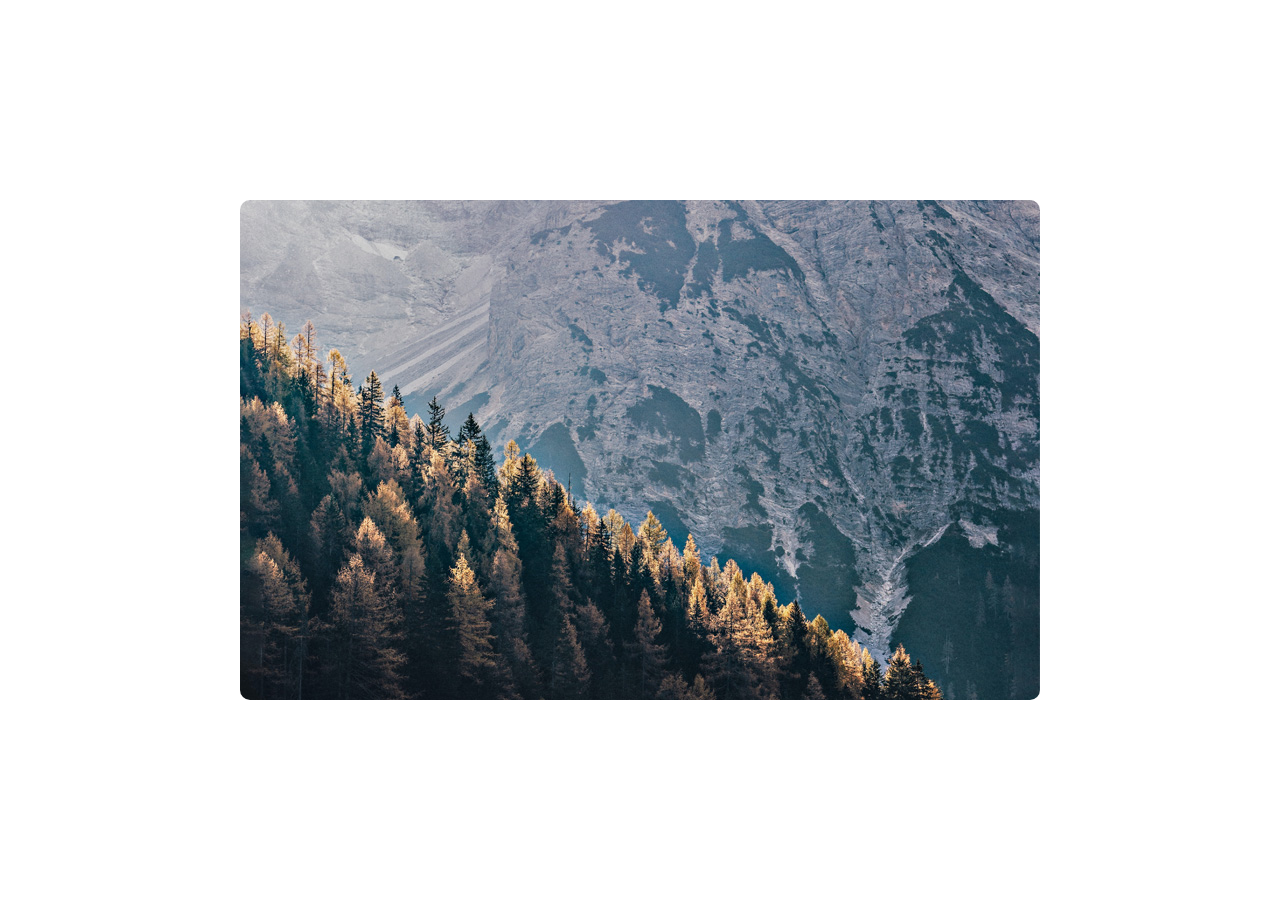
==== index.html @ c9d2c7bd "Frst" ====
<!DOCTYPE html>
<html lang="en">
  <head>
    <meta charset="UTF-8" />
    <meta http-equiv="X-UA-Compatible" content="IE=edge" />
    <meta name="viewport" content="width=device-width, initial-scale=1.0" />
    <title>Slider</title>
    <link rel="stylesheet" href="./styles.css" />
  </head>
  <body>
    <div class="slider">
      <div class="slides">
        <input type="radio" name="radio-btn" id="radio1" />
        <input type="radio" name="radio-btn" id="radio2" />
        <input type="radio" name="radio-btn" id="radio3" />
        <input type="radio" name="radio-btn" id="radio4" />

        <!-- Images -->
        <div class="slide first">
          <img src="./1.jpg" alt="" />
        </div>
        <div class="slide">
          <img src="./2.jpg" alt="" />
        </div>
        <div class="slide">
          <img src="./3.jpg" alt="" />
        </div>
        <div class="slide">
          <img src="./4.jpg" alt="" />
        </div>
        <div class="navigation-auto">
          <div class="auto-btn1"></div>
          <div class="auto-btn2"></div>
          <div class="auto-btn3"></div>
          <div class="auto-btn4"></div>
        </div>

        <div class="navigation-manual">
          <label for="radio1" class="manual-btn"></label>
          <label for="radio2" class="manual-btn"></label>
          <label for="radio3" class="manual-btn"></label>
          <label for="radio4" class="manual-btn"></label>
        </div>
      </div>
    </div>
  </body>
</html>
---- styles.css ----
body {
  margin: 0;
  padding: 0;
  height: 100vh;
  display: flex;
  justify-content: center;
  align-items: center;
}

.slider {
  width: 800px;
  height: 500px;
  border-radius: 10px;
  overflow: hidden;
}

.slides input {
  display: none;
}

.slide {
  width: 20%;
  transition: 2s;
}

.slide img {
  width: 800px;
  height: 500px;
}

.navigation-auto {
  position: absolute;
  width: 800px;
  margin-top: -40px;
  display: flex;
  justify-content: center;
}

.navigation-manual .manual-btn {
  border: 2px solid gray;
  padding: 5px;
  border-radius: 10px;
  cursor: pointer;
  transition: 1s;
}

.manual-btn:not(:last-child) {
  margin-right: 40px;
}
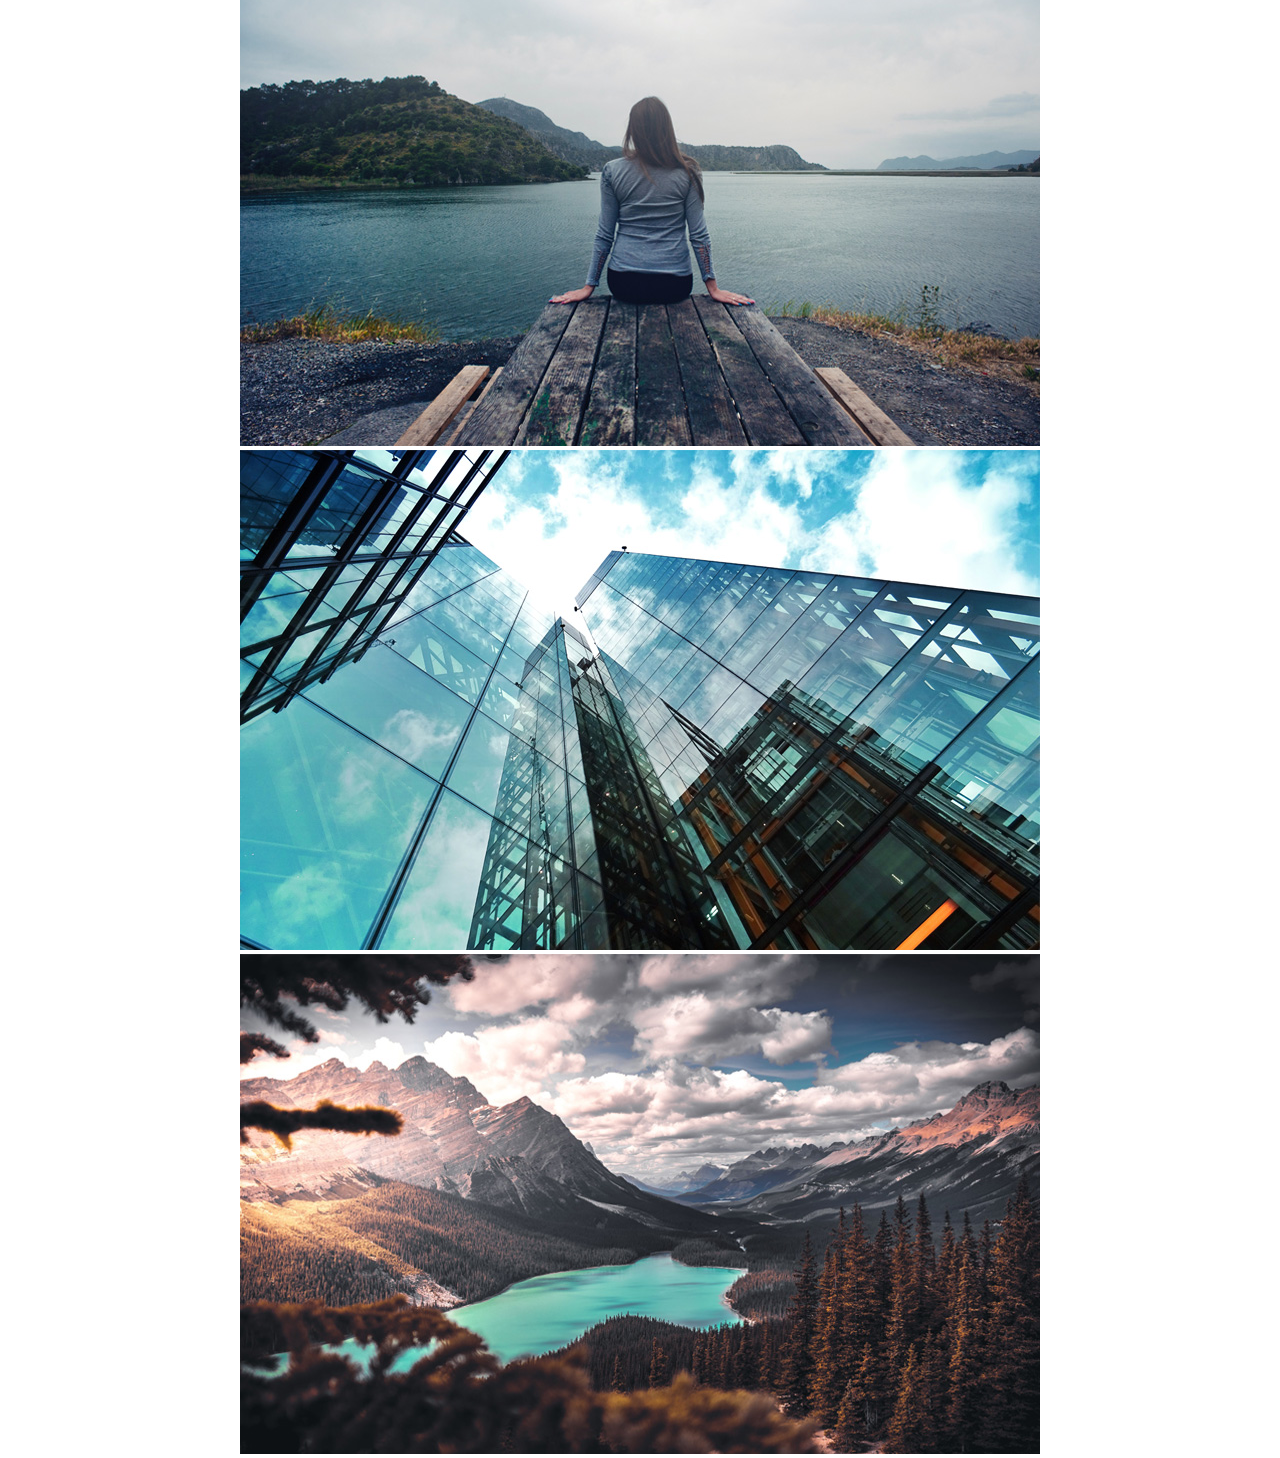
==== commit ef496b66: "Update index.html" ====
--- a/index.html
+++ b/index.html
@@ -8,39 +8,31 @@
     <link rel="stylesheet" href="./styles.css" />
   </head>
   <body>
-    <div class="slider">
-      <div class="slides">
-        <input type="radio" name="radio-btn" id="radio1" />
-        <input type="radio" name="radio-btn" id="radio2" />
-        <input type="radio" name="radio-btn" id="radio3" />
-        <input type="radio" name="radio-btn" id="radio4" />
+    <div class="slideshow_container">
+      <div class="mySlides fade">
+        <img src="./1.jpg" alt="" />
+      </div>
 
-        <!-- Images -->
-        <div class="slide first">
-          <img src="./1.jpg" alt="" />
-        </div>
-        <div class="slide">
-          <img src="./2.jpg" alt="" />
-        </div>
-        <div class="slide">
-          <img src="./3.jpg" alt="" />
-        </div>
-        <div class="slide">
-          <img src="./4.jpg" alt="" />
-        </div>
-        <div class="navigation-auto">
-          <div class="auto-btn1"></div>
-          <div class="auto-btn2"></div>
-          <div class="auto-btn3"></div>
-          <div class="auto-btn4"></div>
-        </div>
+      <div class="mySlides fade">
+        <img src="./2.jpg" alt="" />
+      </div>
 
-        <div class="navigation-manual">
-          <label for="radio1" class="manual-btn"></label>
-          <label for="radio2" class="manual-btn"></label>
-          <label for="radio3" class="manual-btn"></label>
-          <label for="radio4" class="manual-btn"></label>
-        </div>
+      <div class="mySlides fade">
+        <img src="./3.jpg" alt="" />
+      </div>
+
+      <div class="mySlides fade">
+        <img src="./4.jpg" alt="" />
+      </div>
+
+      <a class="prev" onclick="numberSlides(-1)"></a>
+      <a class="next" onclick="numberSlides(+1)"></a>
+
+      <div>
+        <span class="dot" onclick="currentSlide(1)"></span>
+        <span class="dot" onclick="currentSlide(2)"></span>
+        <span class="dot" onclick="currentSlide(3)"></span>
+        <span class="dot" onclick="currentSlide(4)"></span>
       </div>
     </div>
   </body>
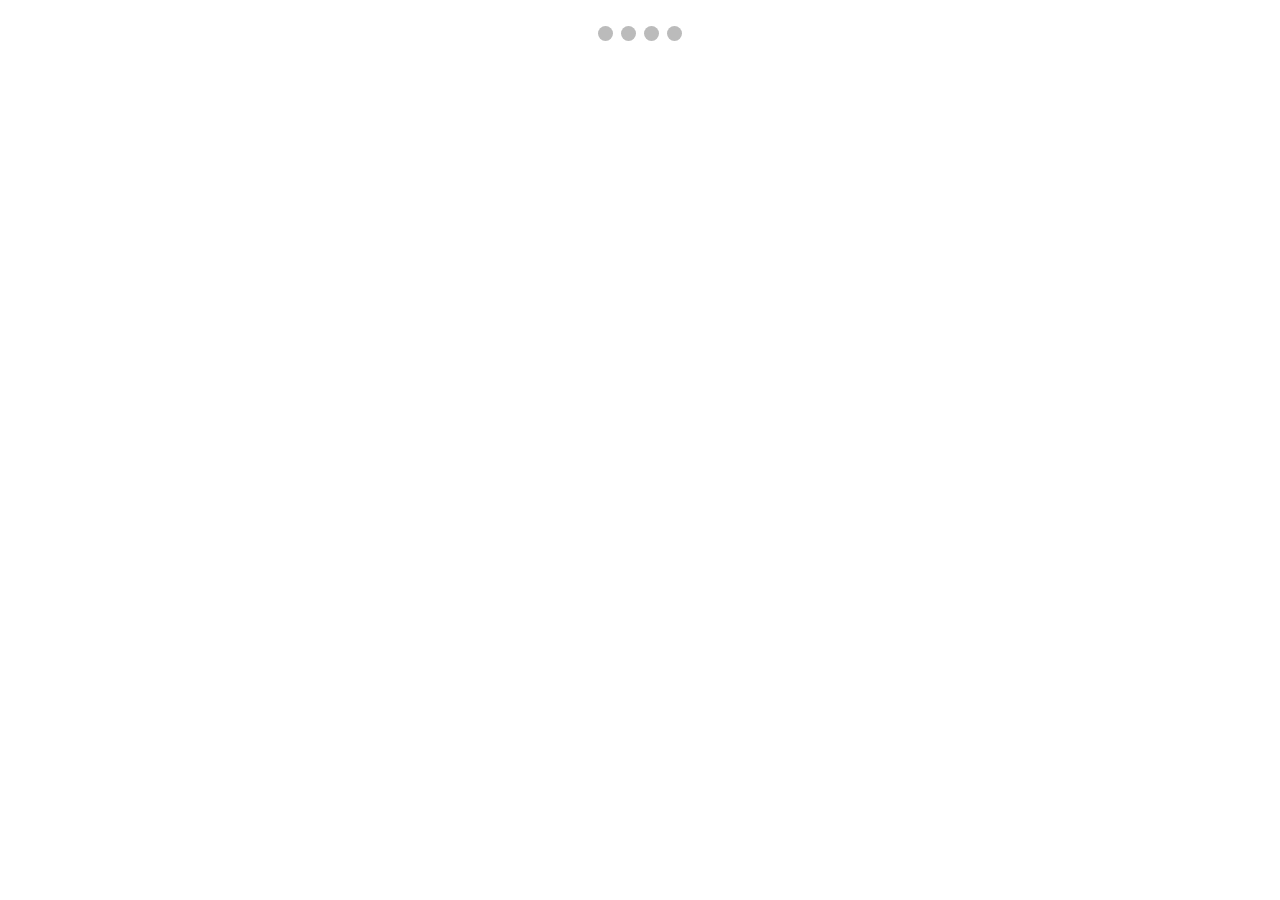
==== commit a4cf59ec: "Update index.html" ====
--- a/index.html
+++ b/index.html
@@ -8,32 +8,38 @@
     <link rel="stylesheet" href="./styles.css" />
   </head>
   <body>
-    <div class="slideshow_container">
+    <div class="slideshow-container">
       <div class="mySlides fade">
-        <img src="./1.jpg" alt="" />
+        <img src="./1.jpg" style="width: 100%" />
+        <div class="text">Trees</div>
       </div>
 
       <div class="mySlides fade">
-        <img src="./2.jpg" alt="" />
+        <img src="./2.jpg" style="width: 100%" />
+        <div class="text">Girl</div>
       </div>
 
       <div class="mySlides fade">
-        <img src="./3.jpg" alt="" />
+        <img src="./3.jpg" style="width: 100%" />
+        <div class="text">Buildings</div>
       </div>
 
       <div class="mySlides fade">
-        <img src="./4.jpg" alt="" />
+        <img src="./4.jpg" style="width: 100%" />
+        <div class="text">Mountains</div>
       </div>
 
-      <a class="prev" onclick="numberSlides(-1)"></a>
-      <a class="next" onclick="numberSlides(+1)"></a>
+      <a class="prev" onclick="plusSlides(-1)">&#10094;</a>
+      <a class="next" onclick="plusSlides(1)">&#10095;</a>
+    </div>
+    <br />
 
-      <div>
-        <span class="dot" onclick="currentSlide(1)"></span>
-        <span class="dot" onclick="currentSlide(2)"></span>
-        <span class="dot" onclick="currentSlide(3)"></span>
-        <span class="dot" onclick="currentSlide(4)"></span>
-      </div>
+    <div style="text-align: center">
+      <span class="dot" onclick="currentSlide(1)"></span>
+      <span class="dot" onclick="currentSlide(2)"></span>
+      <span class="dot" onclick="currentSlide(3)"></span>
+      <span class="dot" onclick="currentSlide(4)"></span>
     </div>
+    <script src="./scripts.js"></script>
   </body>
 </html>
--- a/styles.css
+++ b/styles.css
@@ -1,49 +1,79 @@
-body {
-  margin: 0;
-  padding: 0;
-  height: 100vh;
-  display: flex;
-  justify-content: center;
-  align-items: center;
+* {
+  box-sizing: border-box;
 }
 
-.slider {
-  width: 800px;
-  height: 500px;
-  border-radius: 10px;
-  overflow: hidden;
+.slideshow-container {
+  max-width: 1000px;
+  position: relative;
+  margin: auto;
 }
 
-.slides input {
+.mySlides {
   display: none;
 }
 
-.slide {
-  width: 20%;
-  transition: 2s;
+.prev,
+.next {
+  cursor: pointer;
+  position: absolute;
+  top: 50%;
+  width: auto;
+  margin-top: -22px;
+  padding: 16px;
+  color: white;
+  font-weight: bold;
+  font-size: 18px;
+  transition: 0.6s ease;
+  border-radius: 0 3px 3px 0;
+  user-select: none;
 }
 
-.slide img {
-  width: 800px;
-  height: 500px;
+.next {
+  right: 0;
+  border-radius: 3px 0 0 3px;
 }
 
-.navigation-auto {
-  position: absolute;
-  width: 800px;
-  margin-top: -40px;
-  display: flex;
-  justify-content: center;
+.prev:hover,
+.next:hover {
+  background-color: rgba(0, 0, 0, 0.8);
 }
 
-.navigation-manual .manual-btn {
-  border: 2px solid gray;
-  padding: 5px;
-  border-radius: 10px;
-  cursor: pointer;
-  transition: 1s;
+.text {
+  color: #f2f2f2;
+  font-size: 15px;
+  padding: 8px 12px;
+  position: absolute;
+  bottom: 8px;
+  width: 100%;
+  text-align: center;
 }
 
-.manual-btn:not(:last-child) {
-  margin-right: 40px;
+.dot {
+  cursor: pointer;
+  height: 15px;
+  width: 15px;
+  margin: 0 2px;
+  background-color: #bbb;
+  border-radius: 50%;
+  display: inline-block;
+  transition: background-color 0.6s ease;
 }
+
+.active,
+.dot:hover {
+  background-color: #717171;
+}
+
+.fade {
+  animation-name: fade;
+  animation-duration: 1.5s;
+}
+
+@keyframes fade {
+  from {
+    opacity: 0.4;
+  }
+  to {
+    opacity: 1;
+  }
+}
